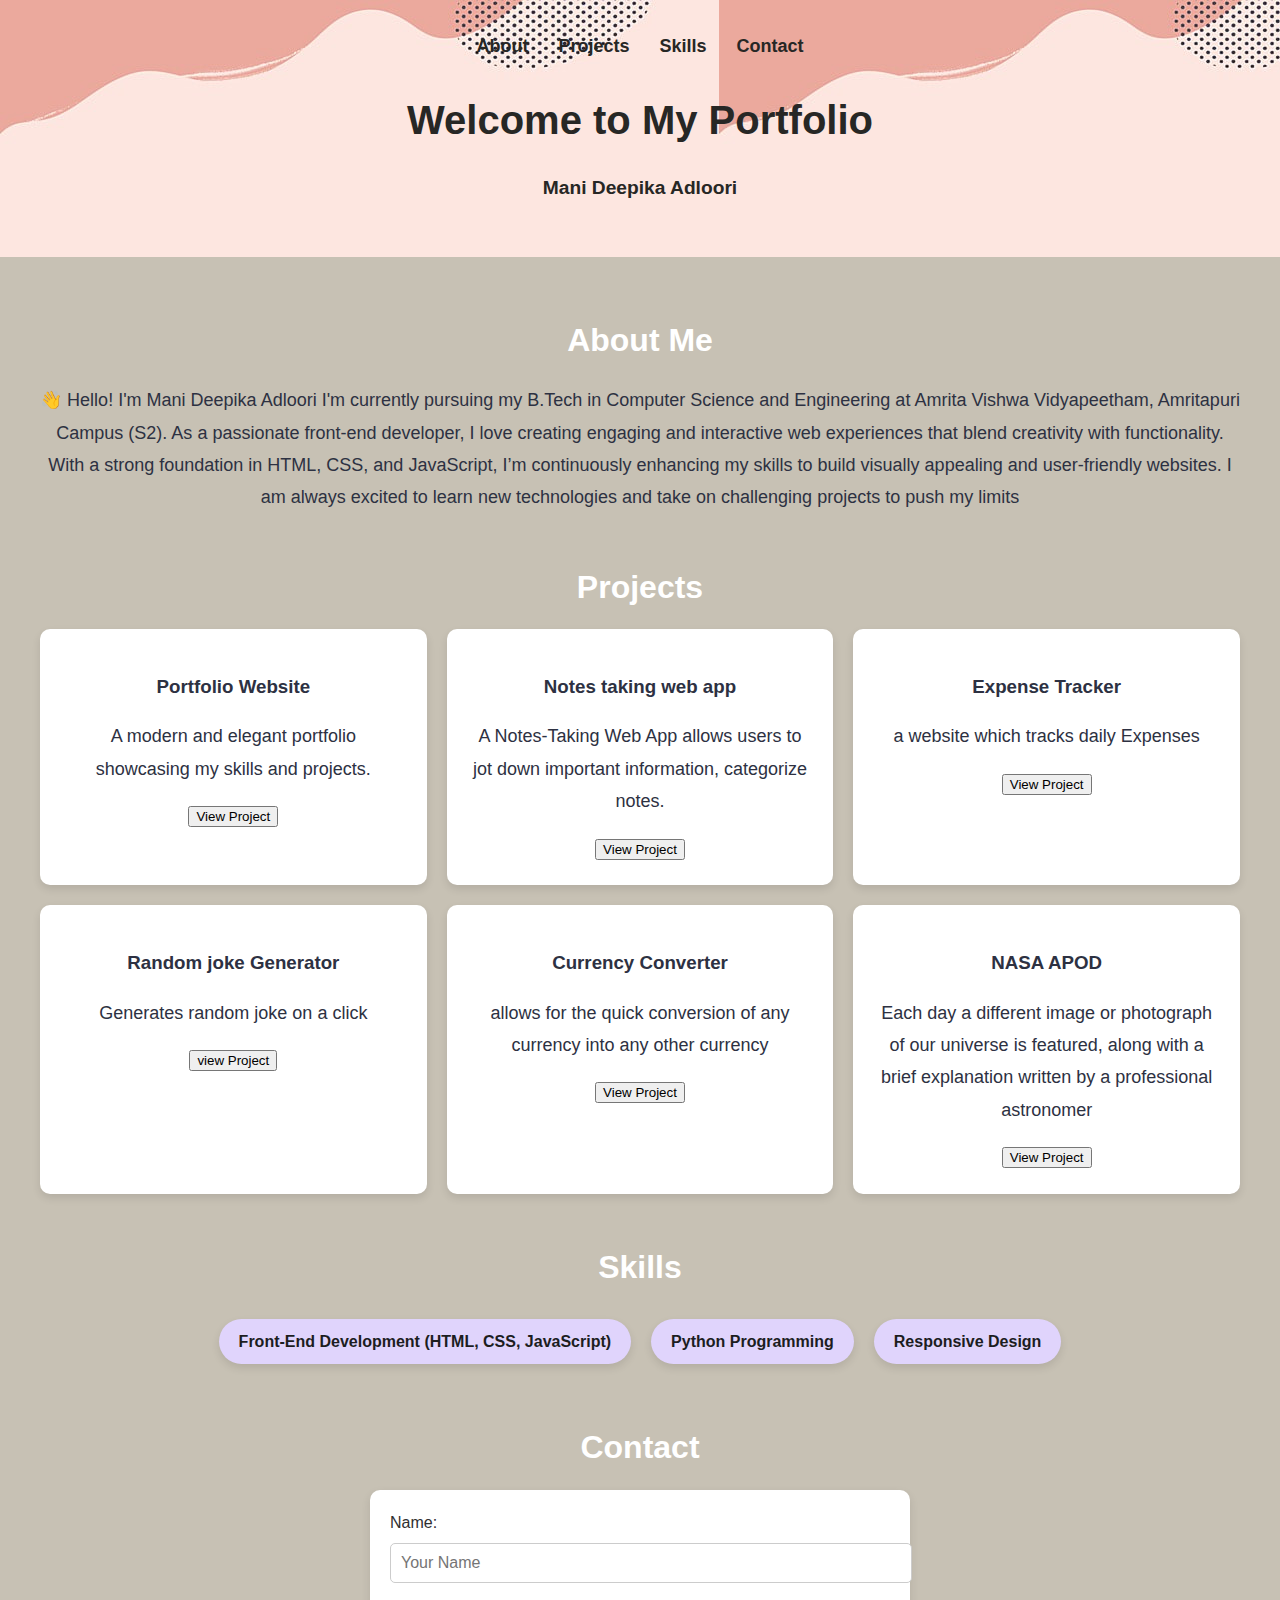
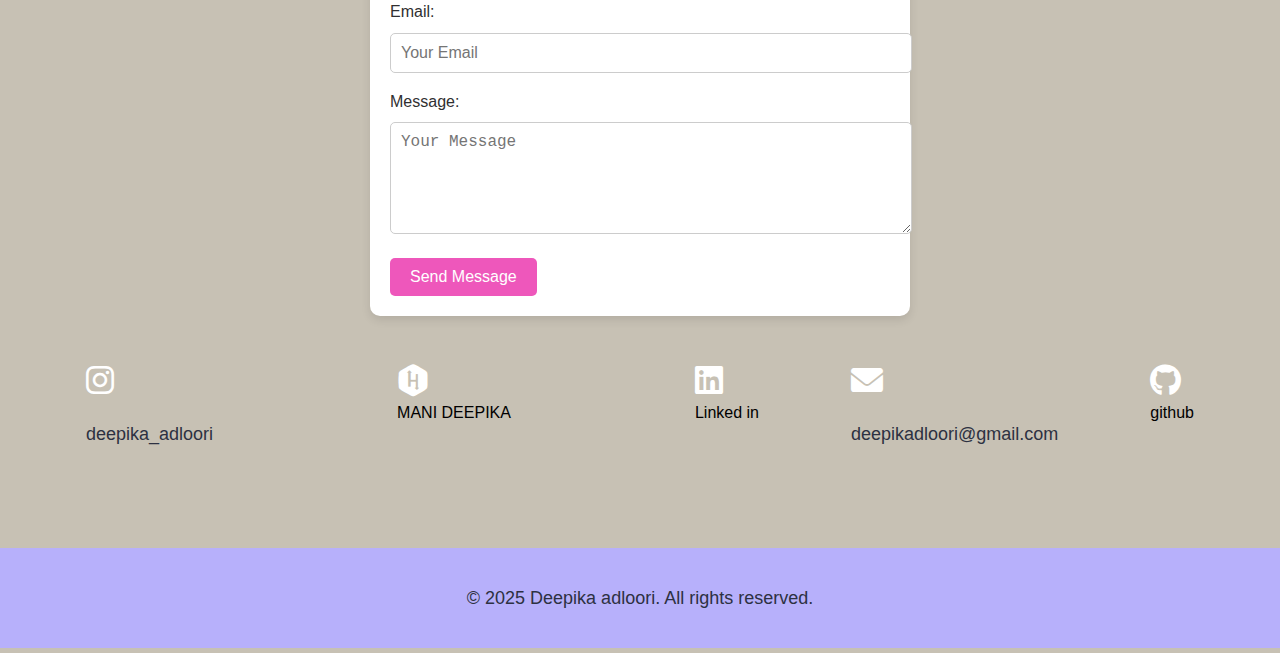
==== portfolio.html @ a6c6171d "Update and rename index.html to portfolio.html" ====
<!DOCTYPE html>
<html lang="en">
<head>
  <meta charset="UTF-8">
  <meta name="viewport" content="width=device-width, initial-scale=1.0">
  <title>My Portfolio</title>
  <link rel="stylesheet" href="projecthtml.css">
  <link rel="stylesheet" href="https://cdnjs.cloudflare.com/ajax/libs/font-awesome/6.0.0/css/all.min.css">

</head>
<body>
  <header>
    <nav>
      <ul>
        <li><a href="#about" class="nav">About</a></li>
        <li><a href="#projects" class="nav">Projects</a></li>
        <li><a href="#skills" class="nav">Skills</a></li>
        <li><a href="#contact" class="nav">Contact</a></li>
      </ul>
    </nav>
    <div class="hero">
      <h1>Welcome to My Portfolio</h1>
      <p>Mani Deepika Adloori</p>
    </div>
  </header>
  <main>
    <section id="about">
      <h2 style="color: #ffffff;">About Me</h2>
      <p>👋 Hello! I'm Mani Deepika Adloori
        I'm currently pursuing my B.Tech in Computer Science and Engineering at Amrita Vishwa Vidyapeetham, Amritapuri Campus (S2). As a passionate front-end developer, I love creating engaging and interactive web experiences that blend creativity with functionality.
        
        With a strong foundation in HTML, CSS, and JavaScript, I’m continuously enhancing my skills to build visually appealing and user-friendly websites. I am always excited to learn new technologies and take on challenging projects to push my limits</p>
    </section>

    <section id="projects">
      <h2 style="color: rgb(255,255, 255);">Projects</h2>
      <div class="projects-grid">
        <div class="project">
          <h3>Portfolio Website</h3>
          <p>A modern and elegant portfolio showcasing my skills and projects.</p>
          <button><a href="file:///F:/DEEPIKA/html%20css%20js%20practise/projecthtml.html" style="text-decoration: none; color: black;">View Project</a> </button>
        </div>
        <div class="project">
          <h3>Notes taking web app</h3>
          <p>A Notes-Taking Web App allows users to jot down important information, categorize notes.</p>
          <button><a href="file:///F:/DEEPIKA/htmlcode/html%20code.html/project.html/portfolio/notesstakingwebapp.html" style="text-decoration: none; color: black;">View Project</a></button>
        </div>
        <div class="project">
          <h3>Expense Tracker</h3>
          <p>a website which tracks daily Expenses</p>
          <button><a href="file:///F:/DEEPIKA/htmlcode/html%20code.html/project.html/portfolio/expensetracker.html" style="text-decoration: none; color: black;">View Project</a></button>
        </div>
        <div class="project">
            <h3>Random joke Generator</h3>
            <p>Generates random joke on a click</p>
            <button id="buttton"><a href="file:///F:/DEEPIKA/htmlcode/html%20code.html/project.html/portfolio/randomjoke.html" style="text-decoration: none; color: black;">view Project</a> </button>
        </div>
        <div class="project">
            <h3>Currency Converter</h3>
            <p>allows for the quick conversion of any currency into any other currency</p>
            <button><a href="file:///F:/DEEPIKA/htmlcode/html%20code.html/project.html/portfolio/currencyconverter.html" style="text-decoration: none; color: black;">View Project</a></button>
        </div>
        <div class="project">
            <h3>NASA APOD</h3>
            <p>Each day a different image or photograph of our universe is featured, along with a brief explanation written by a professional astronomer</p>
            <button><a href="file:///F:/DEEPIKA/htmlcode/html%20code.html/project.html/portfolio/NASA.html" style="text-decoration: none; color: black;">View Project</a></button>
        </div>
      </div>
    </section>

    <section id="skills">
      <h2 style="color: #ffffff;">Skills</h2>
      <ul class="skills-list">
        <li>Front-End Development (HTML, CSS, JavaScript)</li>
        <li>Python Programming</li>
        <li>Responsive Design</li>
      </ul>
    </section>

    <section id="contact">
      <h2 style="color: #ffffff;">Contact</h2>
      <form action="#" method="post">
        <div class="form-group">
          <label for="name">Name:</label>
          <input type="text" id="name" placeholder="Your Name" required>
        </div>
        <div class="form-group">
          <label for="email">Email:</label>
          <input type="email" id="email" placeholder="Your Email" required>
        </div>
        <div class="form-group">
          <label for="message">Message:</label>
          <textarea id="message"  rows="5" placeholder="Your Message" required></textarea>
        </div>
        <button type="submit" class="submit-btn">Send Message</button>
      </form>
    </section>
    <div class="contact">
      <div class="insta">
    <i class="fa-brands fa-instagram fa-2x"></i><P>deepika_adloori</P>
  </div>
      <br>
    <div class="hacker rank">
    <i class="fa-brands fa-hackerrank fa-2x"></i>
    <br>
    <a href="https://www.hackerrank.com/profile/deepikadloori" style="text-decoration: none; color: black;">MANI DEEPIKA</a>
    </div>
    <br>
    <div class="linked in">
    <i class="fa-brands fa-linkedin fa-2x"></i>
    <br>
    <a href="https://www.linkedin.com/in/a-mani-deepika-0a41bb322?utm_source=share&utm_campaign=share_via&utm_content=profile&utm_medium=android_app" style="text-decoration: none; color: black;">Linked in</a>
  </div>
   <div class="mail">
    <i class="fa-solid fa-envelope fa-2x"></i><p>deepikadloori@gmail.com</p>
   </div>
   <div class="git">
    <i class="fab fa-github fa-2x"></i>
    <br>
    <a href="https://github.com/manideepika07" style="text-decoration: none; color: black;">github</a>
   </div>
  </div>
  </main>
  
  <footer>
    <p>&copy; 2025 Deepika adloori. All rights reserved.</p>
  </footer>
</body>
</html>
---- projecthtml.css ----
body {
    font-family: 'Arial', sans-serif;
    margin: 0;
    padding: 0;
    line-height: 1.6;
    background: #c7c1b4;
    color: #ffffff; 
  }
  
  header {
    background: linear-gradient(45deg, #415a77, #778da9); 
    color: #e0e1dd;
    text-align: center;
    padding: 2rem 0;
    background-image: url("pngtree-abstract-playful-portfolio-pink-memphis-image_593415.jpg");
  }
  
  nav ul {
    list-style: none;
    padding: 0;
    margin: 0;
    display: flex;
    justify-content: center;
  }
  
  nav ul li {
    margin: 0 15px;
  }
  
  nav ul li a {
    color: #272725;
    text-decoration: none;
    font-weight: bold;
    font-size: large;
  }
  .nav:hover{
    transform: translate(-5px);
  }
  
  .hero h1 {
    font-size: 2.5rem;
    margin-bottom: 1rem;
    color: #272725;
  }
  
  .hero p {
    font-size: 1.2rem;
    color: #272725;
    font-weight: bolder;
  }
  
  main {
    max-width: 1200px;
    margin: 0 auto;
    padding: 2rem;
  }
  
  section {
    margin-bottom: 3rem;
    text-align: center;
    color: #2d3142;
  }
  
  h2 {
    font-size: 2rem;
    color: #2d3142;
    margin-bottom: 1rem;
  }
  
  p {
    font-size: 1rem;
    line-height: 1.8;
    color: #2d3142;
    font: weight 5px;
    font-size: large;
  }
  
  .projects-grid {
    display: grid;
    grid-template-columns: repeat(auto-fit, minmax(300px, 1fr));
    gap: 20px;
  }
  
  .project {
    background: #ffffff;
    border-radius: 10px;
    padding: 1.5rem;
    box-shadow: 0 4px 8px rgba(0, 0, 0, 0.1);
    transition: transform 0.3s ease, box-shadow 0.3s ease;
  }
  
  .project:hover {
    transform: translateY(-5px);
    box-shadow: 0 6px 15px rgba(0, 0, 0, 0.15);
  }
  
  .skills-list {
    list-style: none;
    padding: 0;
    display: flex;
    justify-content: center;
    flex-wrap: wrap;
  }
  
  .skills-list li {
    margin: 10px;
    padding: 10px 20px;
    background: #e0d4fc; 
    color: #1c1d1f;
    border-radius: 25px;
    font-weight: bold;
    box-shadow: 0 4px 8px rgba(0, 0, 0, 0.1);
  }
  
  form {
    max-width: 500px;
    margin: 0 auto;
    text-align: left;
    background: #ffffff;
    padding: 20px;
    border-radius: 10px;
    box-shadow: 0 4px 10px rgba(0, 0, 0, 0.1);
  }
  
  .form-group {
    margin-bottom: 1rem;
  }
  
  .form-group label {
    display: block;
    margin-bottom: 0.5rem;
    color: #302f31;
  }
  
  .form-group input,
  .form-group textarea {
    width: 100%;
    padding: 10px;
    border: 1px solid #ccc;
    border-radius: 5px;
    font-size: 1rem;
  }
  
  .submit-btn {
    background: #ee57bb;
    color: #fff;
    border: none;
    padding: 10px 20px;
    border-radius: 5px;
    cursor: pointer;
    font-size: 1rem;
    transition: background 0.3s ease;
  }
  
  .submit-btn:hover {
    background: #6a11cb; 
  }
  
  footer {
    background: #b7b0fb;
    color: #4b0082;
    text-align: center;
    padding: 1rem 0;
    margin-top: 3rem;
  }
  #button a{
    text-decoration: none;
  }
  .contact{
    display: flex;
    justify-content: space-around;
  }
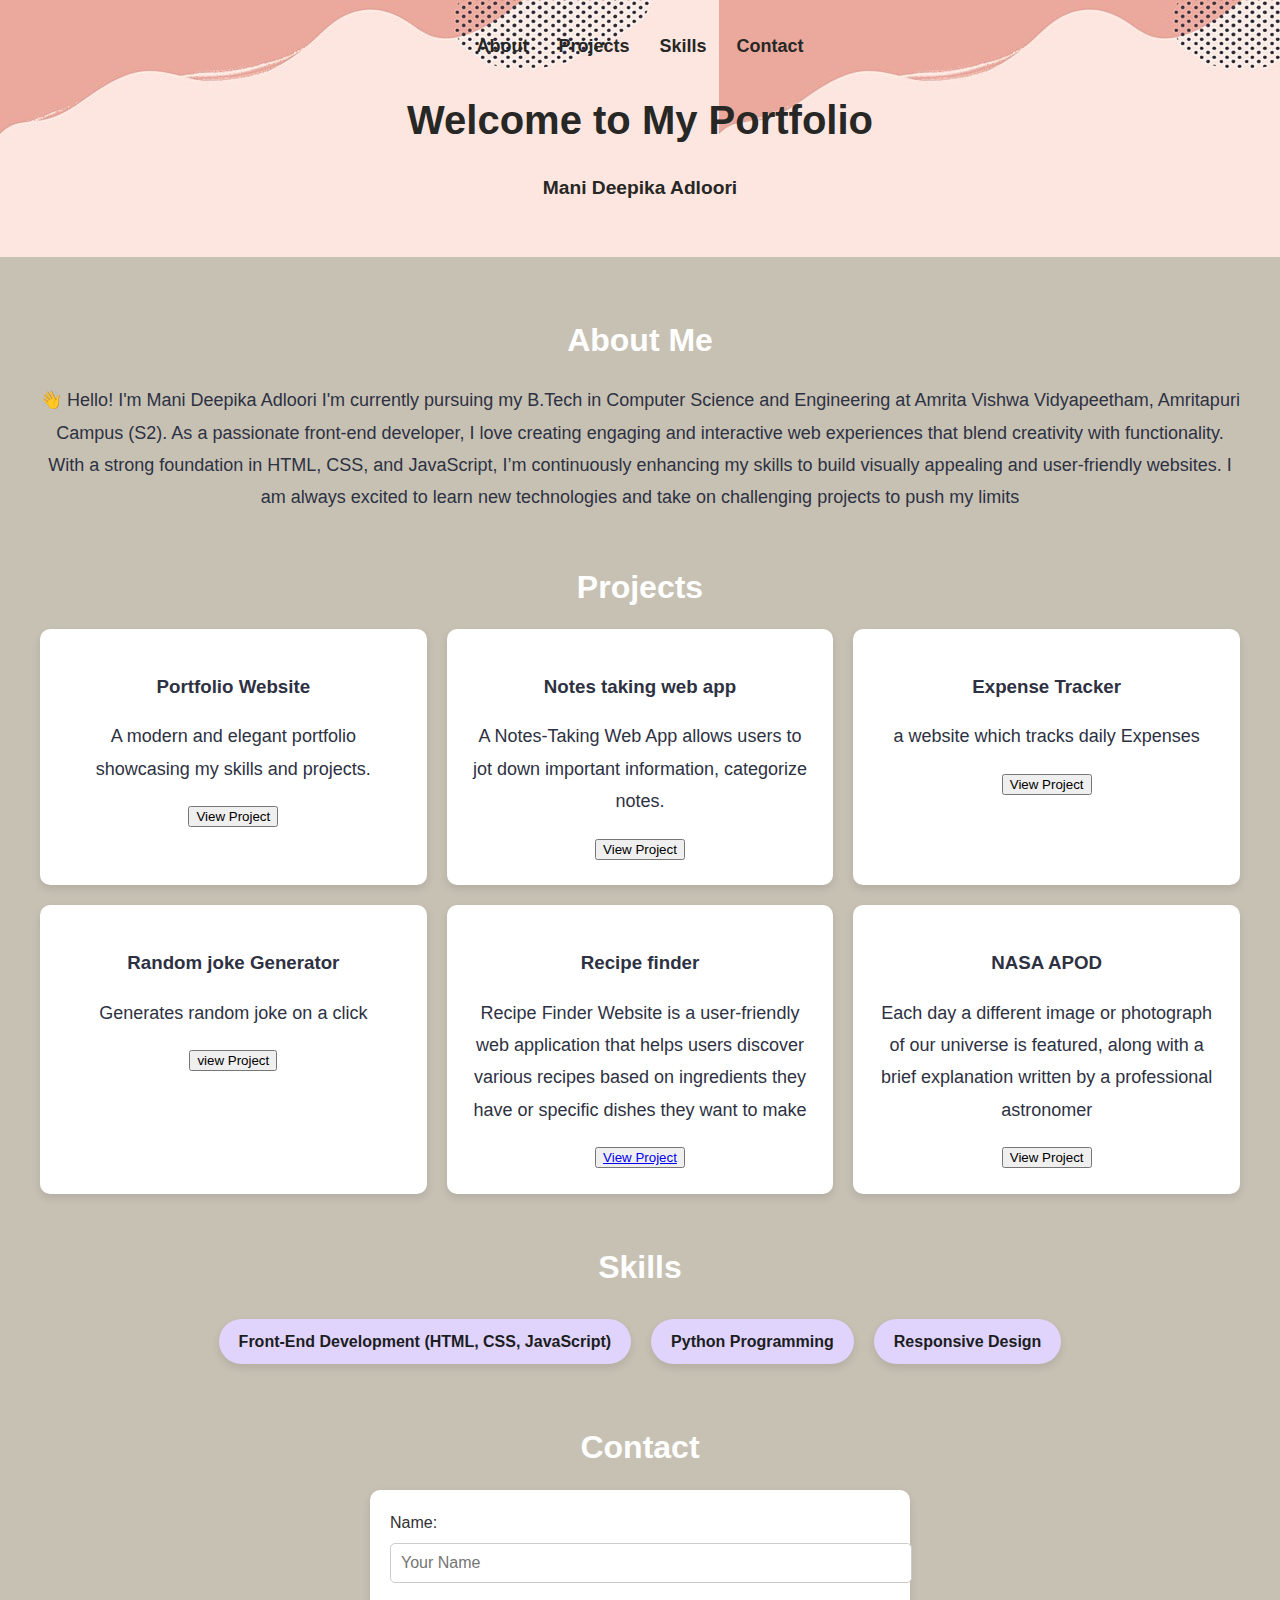
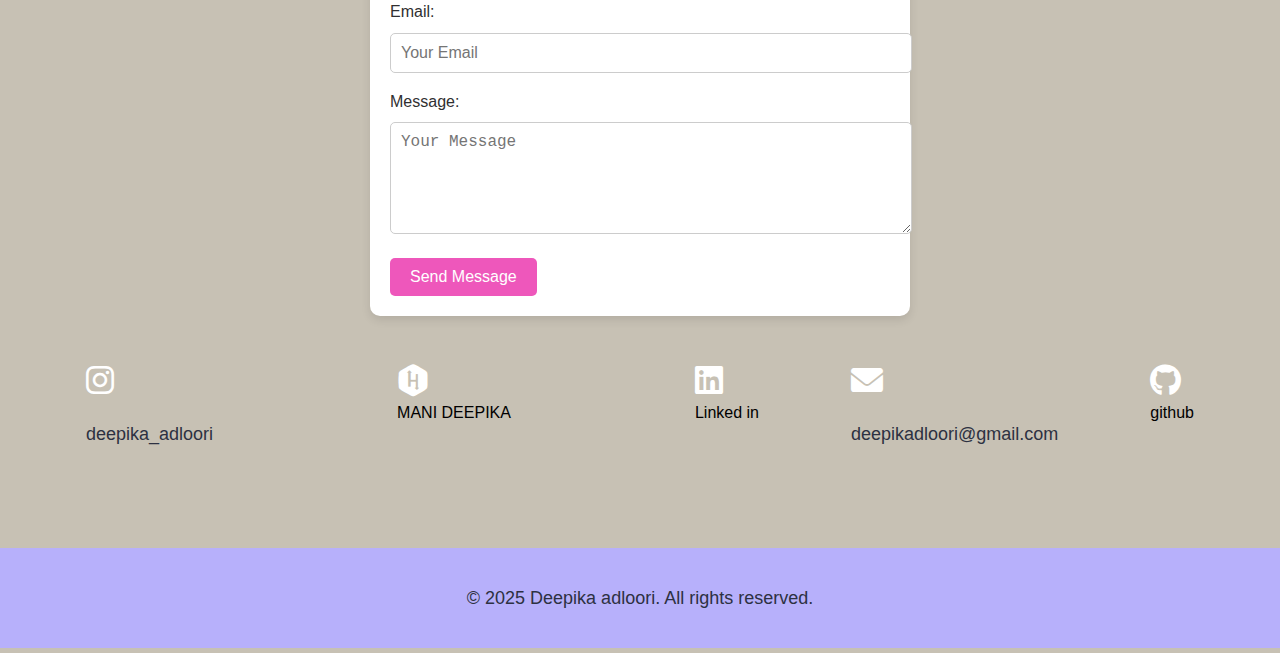
==== commit cf232e94: "Update portfolio.html" ====
--- a/portfolio.html
+++ b/portfolio.html
@@ -56,9 +56,9 @@
             <button id="buttton"><a href="file:///F:/DEEPIKA/htmlcode/html%20code.html/project.html/portfolio/randomjoke.html" style="text-decoration: none; color: black;">view Project</a> </button>
         </div>
         <div class="project">
-            <h3>Currency Converter</h3>
-            <p>allows for the quick conversion of any currency into any other currency</p>
-            <button><a href="file:///F:/DEEPIKA/htmlcode/html%20code.html/project.html/portfolio/currencyconverter.html" style="text-decoration: none; color: black;">View Project</a></button>
+            <h3>Recipe finder</h3>
+            <p>Recipe Finder Website is a user-friendly web application that helps users discover various recipes based on ingredients they have or specific dishes they want to make</p>
+            <button><a href="recipefinder.html">View Project</a></button>
         </div>
         <div class="project">
             <h3>NASA APOD</h3>
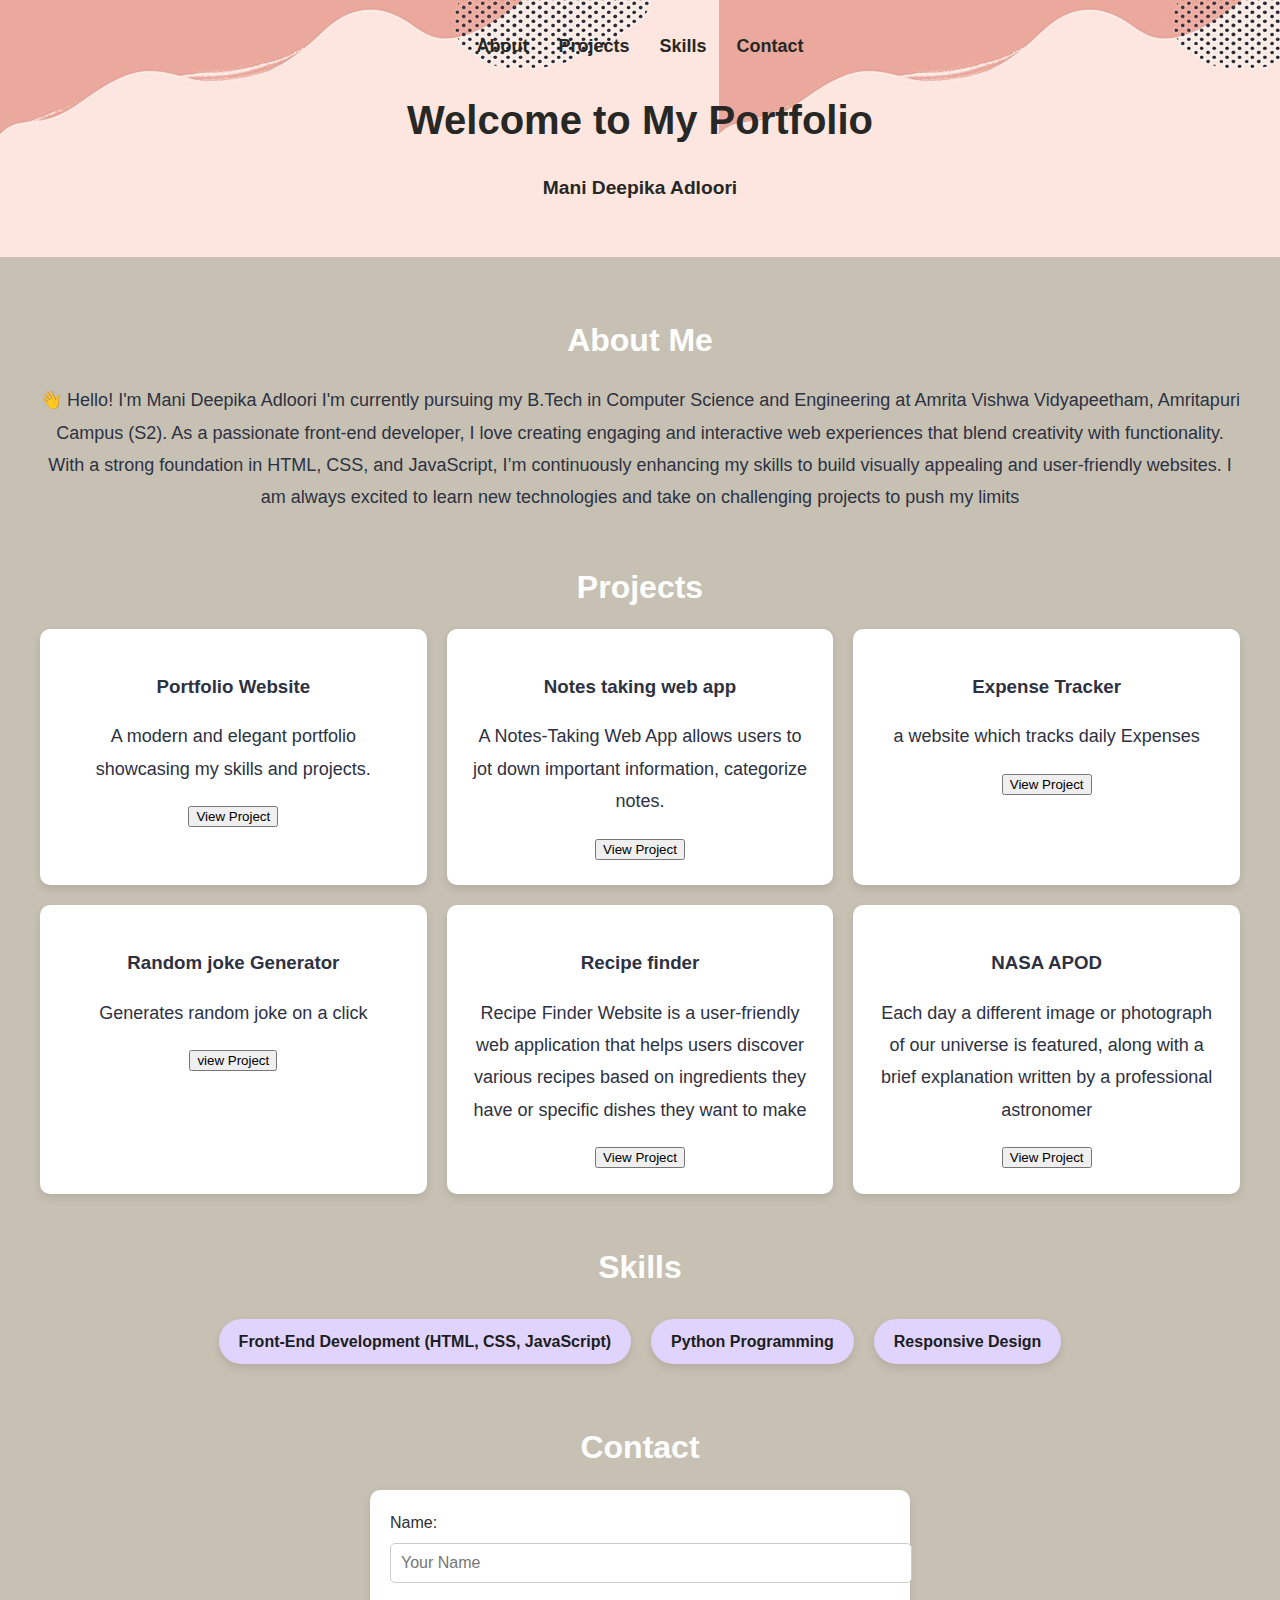
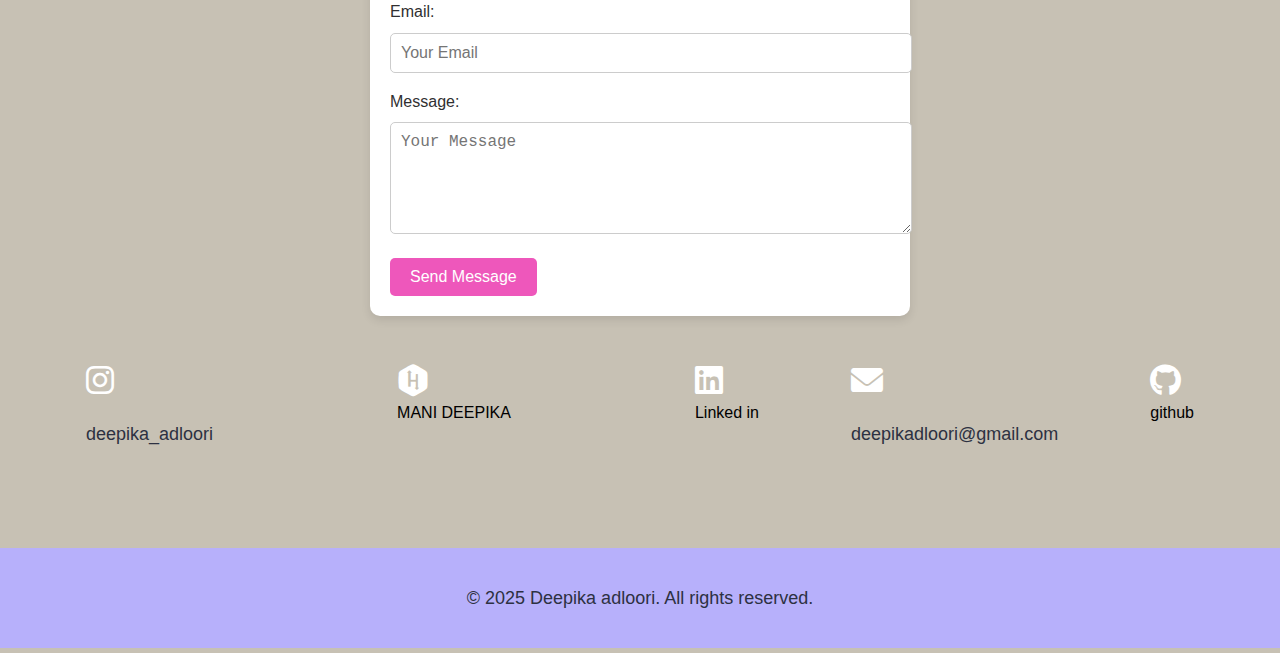
==== commit 7dee6bae: "Update portfolio.html" ====
--- a/portfolio.html
+++ b/portfolio.html
@@ -53,12 +53,12 @@
         <div class="project">
             <h3>Random joke Generator</h3>
             <p>Generates random joke on a click</p>
-            <button id="buttton"><a href="file:///F:/DEEPIKA/htmlcode/html%20code.html/project.html/portfolio/randomjoke.html" style="text-decoration: none; color: black;">view Project</a> </button>
+            <button id="buttton"><a href="https://manideepika07.github.io/randomjoke/" style="text-decoration: none; color: black;">view Project</a> </button>
         </div>
         <div class="project">
             <h3>Recipe finder</h3>
             <p>Recipe Finder Website is a user-friendly web application that helps users discover various recipes based on ingredients they have or specific dishes they want to make</p>
-            <button><a href="recipefinder.html">View Project</a></button>
+            <button><a href="recipefinder.html" style="text-decoration: none; color: black;">View Project</a></button>
         </div>
         <div class="project">
             <h3>NASA APOD</h3>
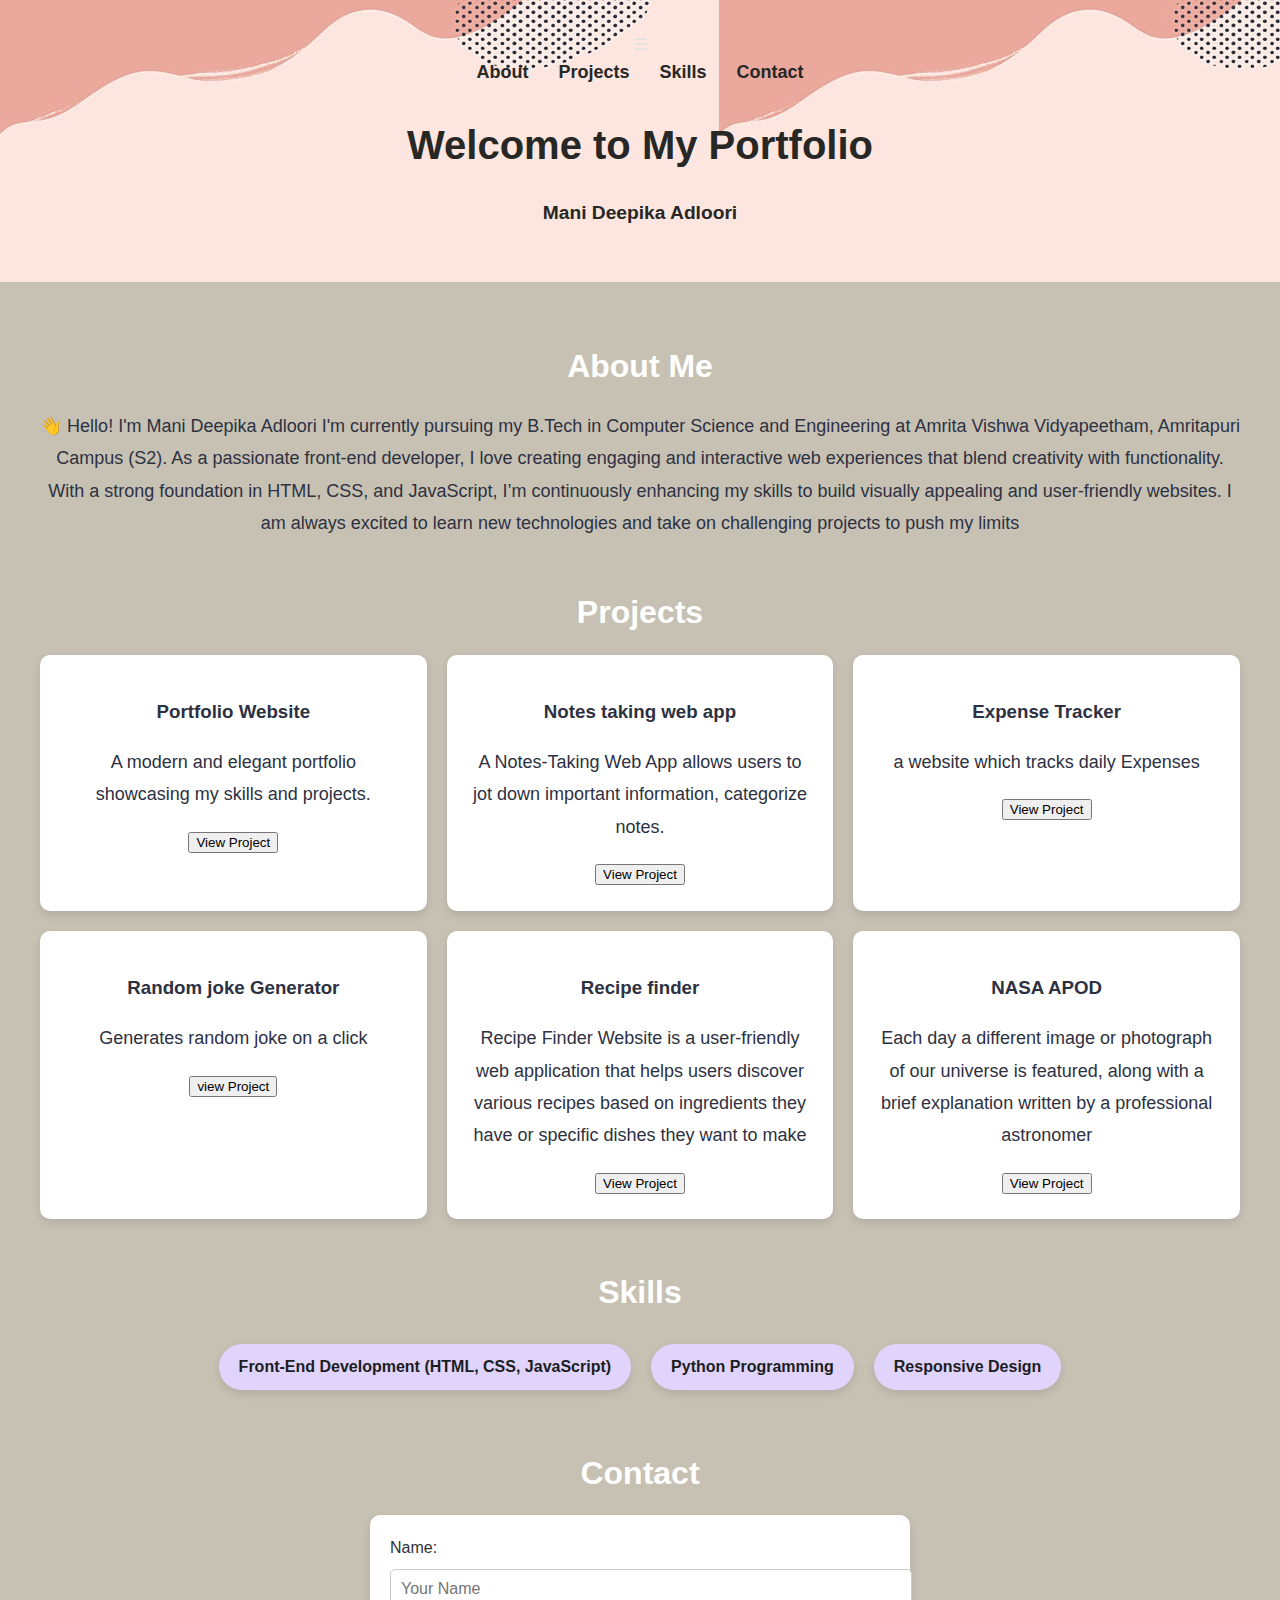
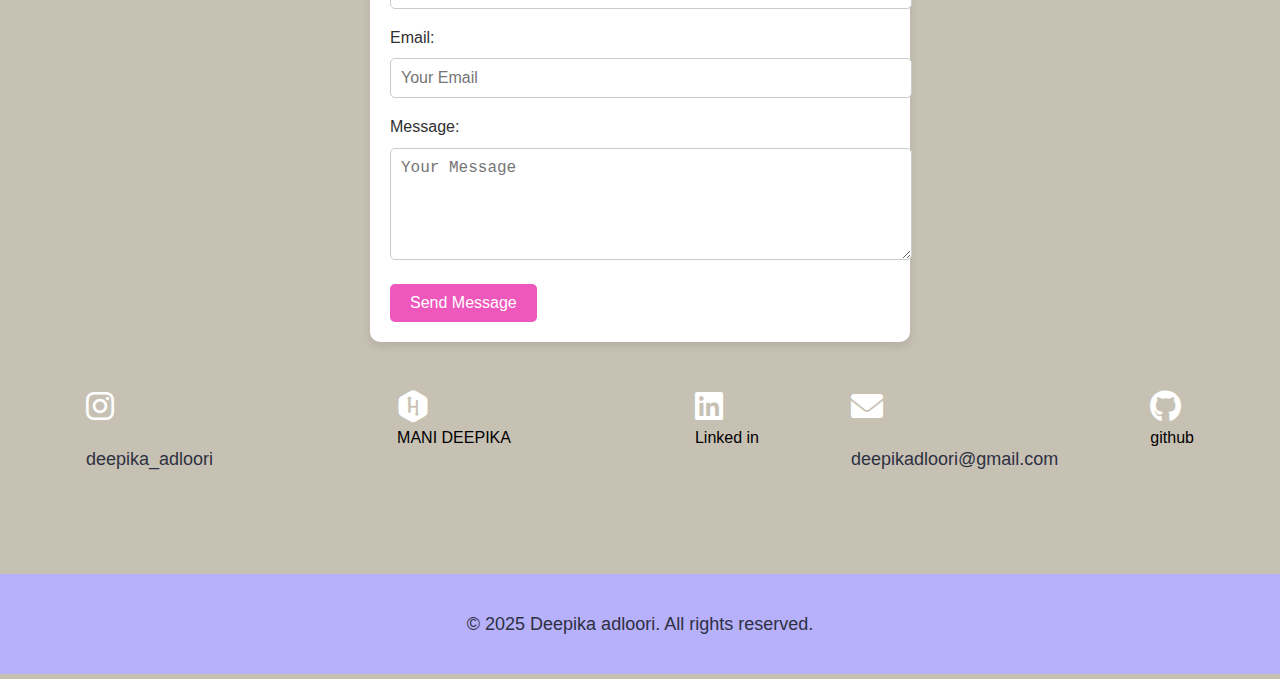
==== commit b498dca2: "Update portfolio.html" ====
--- a/portfolio.html
+++ b/portfolio.html
@@ -11,6 +11,8 @@
 <body>
   <header>
     <nav>
+       <input type="checkbox" id="menu-toggle" style="display: none;">  <label for="menu-toggle" class="menu-toggle">&#9776;</label>  
+      <div class="nav-links">   
       <ul>
         <li><a href="#about" class="nav">About</a></li>
         <li><a href="#projects" class="nav">Projects</a></li>
@@ -38,17 +40,17 @@
         <div class="project">
           <h3>Portfolio Website</h3>
           <p>A modern and elegant portfolio showcasing my skills and projects.</p>
-          <button><a href="file:///F:/DEEPIKA/html%20css%20js%20practise/projecthtml.html" style="text-decoration: none; color: black;">View Project</a> </button>
+          <button><a href="https://manideepika07.github.io/portfolio/" style="text-decoration: none; color: black;">View Project</a> </button>
         </div>
         <div class="project">
           <h3>Notes taking web app</h3>
           <p>A Notes-Taking Web App allows users to jot down important information, categorize notes.</p>
-          <button><a href="file:///F:/DEEPIKA/htmlcode/html%20code.html/project.html/portfolio/notesstakingwebapp.html" style="text-decoration: none; color: black;">View Project</a></button>
+          <button><a href="https://manideepika07.github.io/notesweb/" style="text-decoration: none; color: black;">View Project</a></button>
         </div>
         <div class="project">
           <h3>Expense Tracker</h3>
           <p>a website which tracks daily Expenses</p>
-          <button><a href="file:///F:/DEEPIKA/htmlcode/html%20code.html/project.html/portfolio/expensetracker.html" style="text-decoration: none; color: black;">View Project</a></button>
+          <button><a href="https://manideepika07.github.io/expensetracker/" style="text-decoration: none; color: black;">View Project</a></button>
         </div>
         <div class="project">
             <h3>Random joke Generator</h3>
@@ -58,12 +60,12 @@
         <div class="project">
             <h3>Recipe finder</h3>
             <p>Recipe Finder Website is a user-friendly web application that helps users discover various recipes based on ingredients they have or specific dishes they want to make</p>
-            <button><a href="recipefinder.html" style="text-decoration: none; color: black;">View Project</a></button>
+            <button><a href="https://manideepika07.github.io/recipefinder/" style="text-decoration: none; color: black;">View Project</a></button>
         </div>
         <div class="project">
             <h3>NASA APOD</h3>
             <p>Each day a different image or photograph of our universe is featured, along with a brief explanation written by a professional astronomer</p>
-            <button><a href="file:///F:/DEEPIKA/htmlcode/html%20code.html/project.html/portfolio/NASA.html" style="text-decoration: none; color: black;">View Project</a></button>
+            <button><a href="https://manideepika07.github.io/nasa/" style="text-decoration: none; color: black;">View Project</a></button>
         </div>
       </div>
     </section>
--- a/projecthtml.css
+++ b/projecthtml.css
@@ -169,4 +169,26 @@
   .contact{
     display: flex;
     justify-content: space-around;
-  }+  }
+ @media (max-width: 768px) {
+      .nav-links {
+        display: none;
+        flex-direction: column;
+        background-color: #333;
+        position: absolute;
+        top: 50px;
+        right: 0;
+        width: 100%;
+        text-align: center;
+      }
+      .nav-links li {
+        display: block;
+        padding: 10px 0;
+      }
+      .menu-toggle {
+        display: block;
+      }
+      #menu-toggle:checked ~ .nav-links {
+        display: flex;
+      }
+    }
